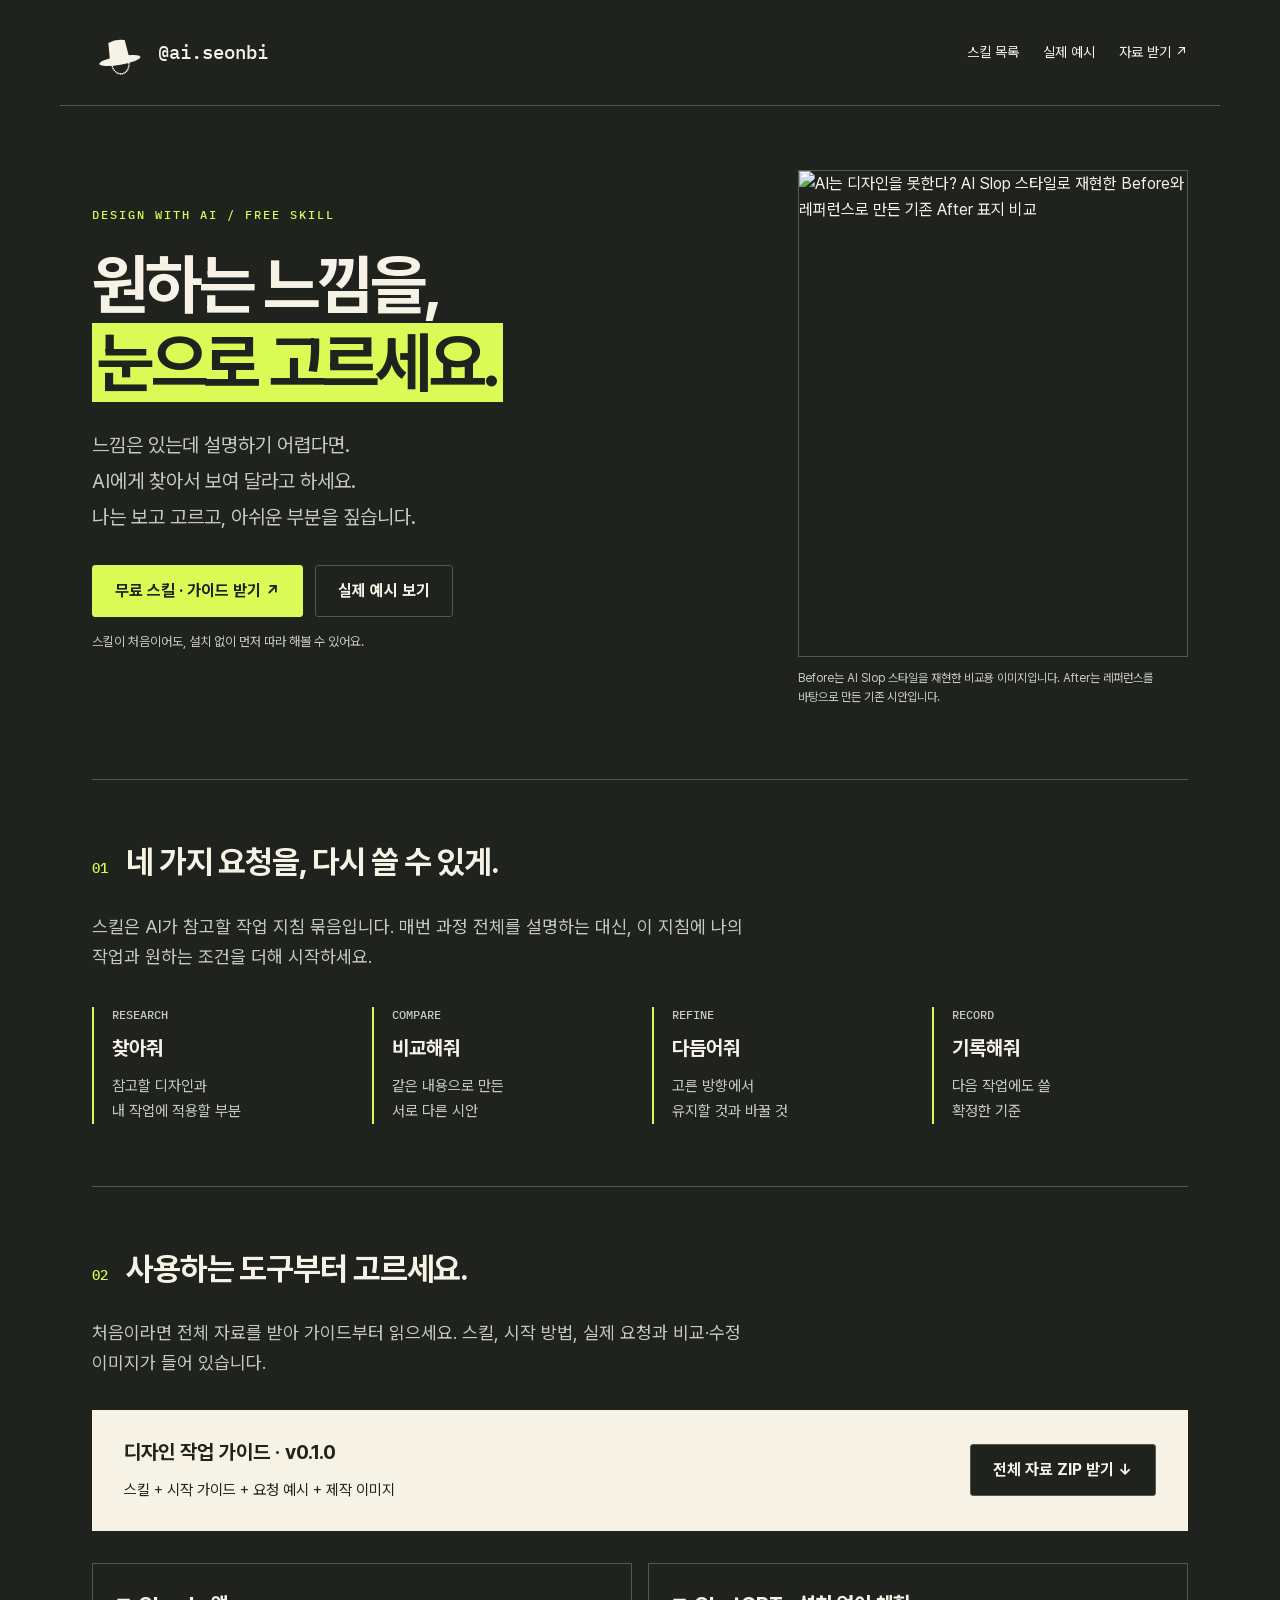
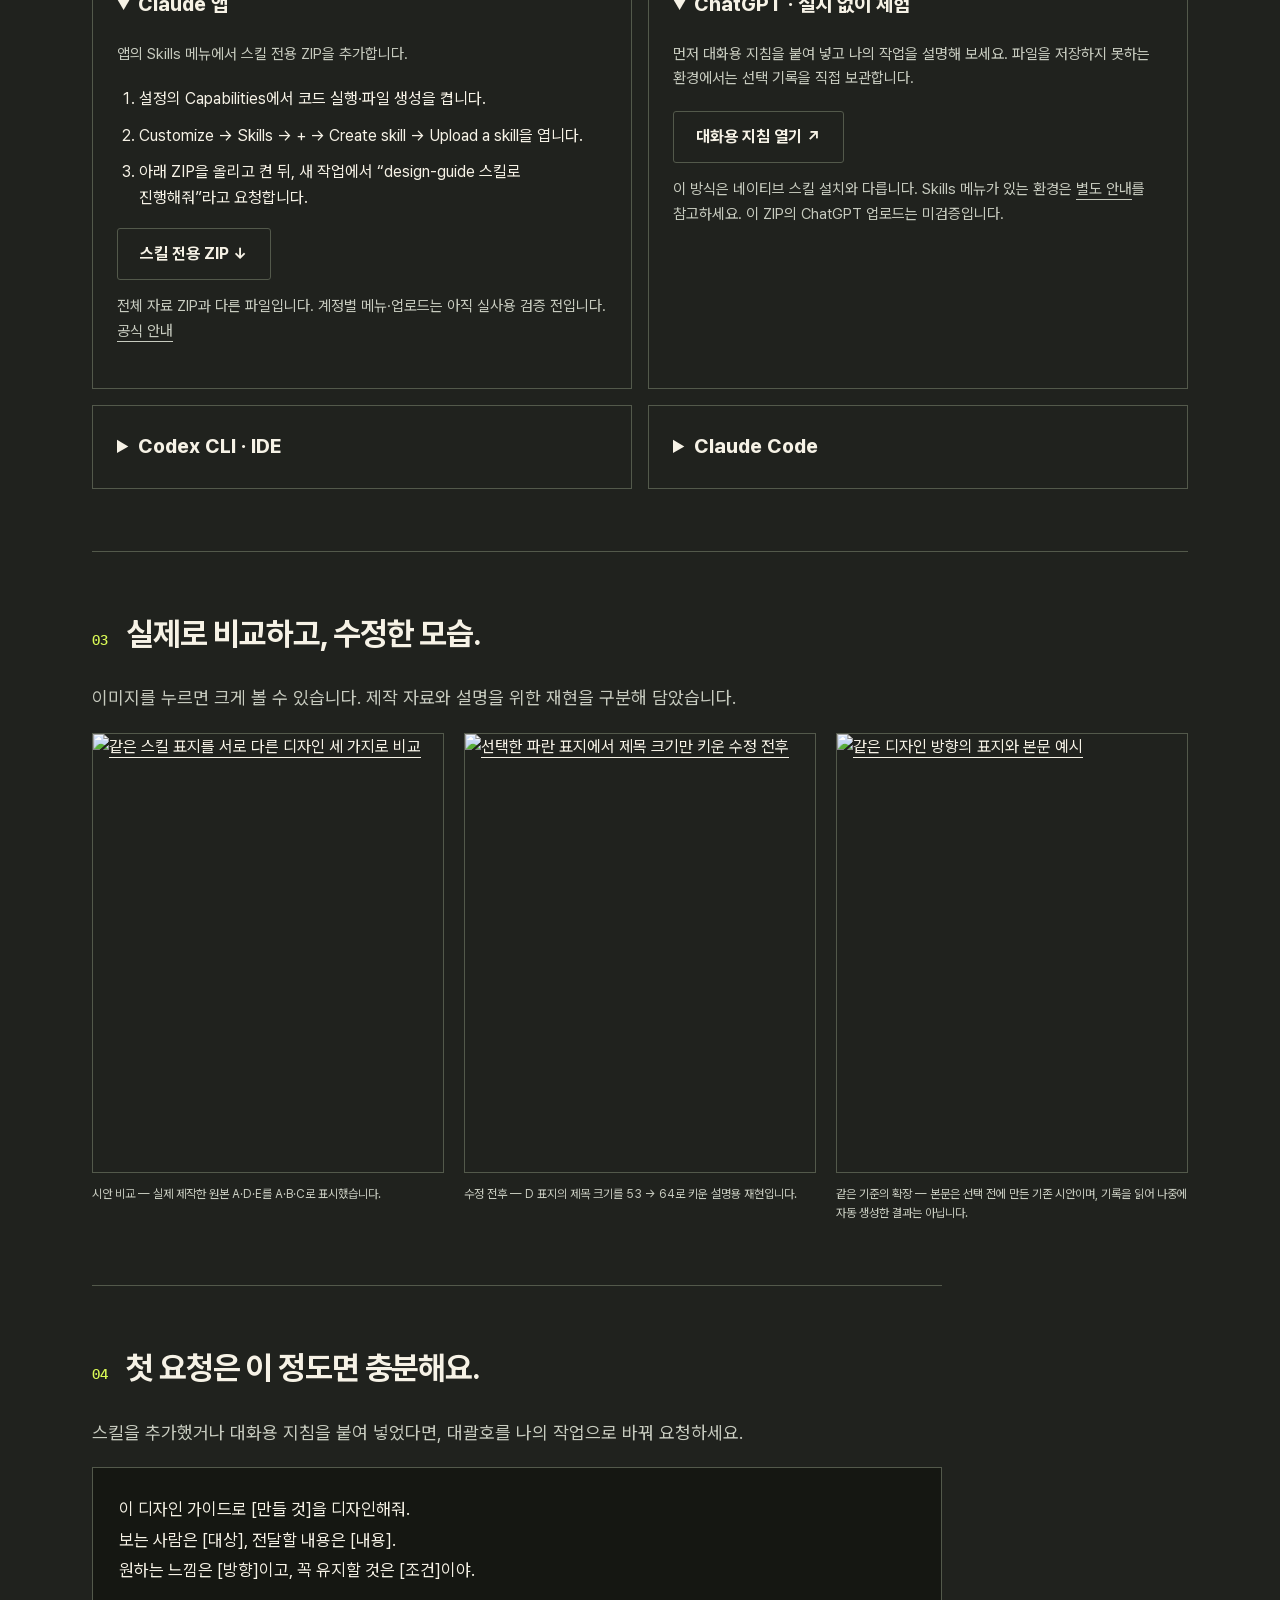
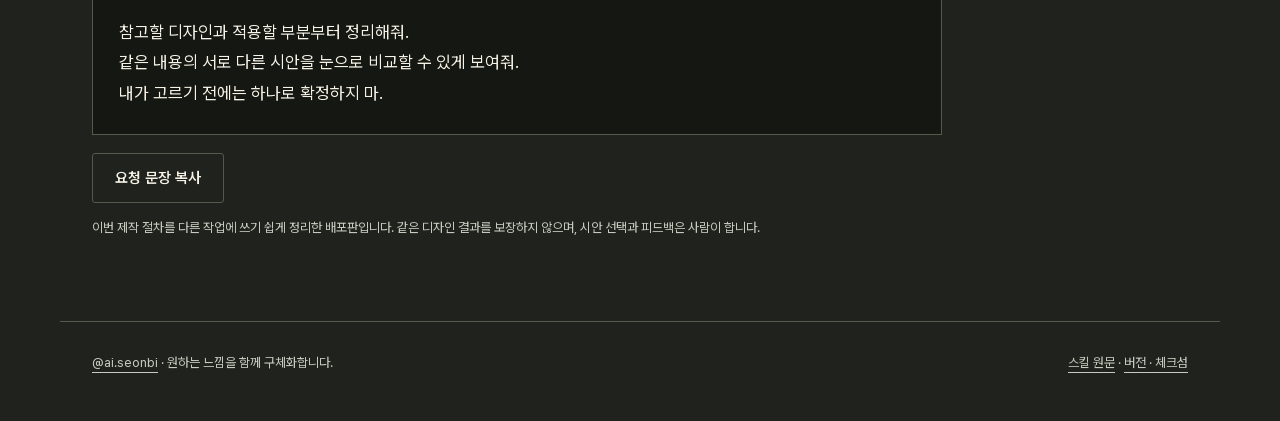
==== docs/design-guide/index.html @ a290662d "Separate skill catalog and design-guide detail page" ====
<!doctype html>
<html lang="ko">
<head>
<meta charset="utf-8">
<meta name="viewport" content="width=device-width,initial-scale=1">
<title>원하는 느낌을, 눈으로 고르세요 · AI 선비</title>
<meta name="description" content="AI에게 찾아줘, 비교해줘, 다듬어줘, 기록해줘. 디자인 작업 스킬과 시작 가이드, 실제 요청 예시를 무료로 받으세요.">
<meta property="og:title" content="AI는 디자인을 못한다? · AI 선비 디자인 스킬">
<meta property="og:description" content="원하는 느낌은 있는데 설명하기 어렵다면. 눈으로 보고 고르는 디자인 작업을 스킬로 다시 써보세요.">
<meta property="og:type" content="website">
<meta property="og:url" content="https://ai-seonbi.github.io/skills/design-guide/">
<link rel="canonical" href="https://ai-seonbi.github.io/skills/design-guide/">
<meta property="og:image" content="https://github.com/ai-seonbi/skills/releases/download/v0.1.0/01-cover.png">
<link rel="icon" href="../assets/logo.svg" type="image/svg+xml">
<style>
@font-face{font-family:Pretendard;src:url('../assets/PretendardVariable.woff2') format('woff2');font-weight:100 900;font-display:swap}
@font-face{font-family:Plex;src:url('../assets/IBMPlexMono-Medium.ttf') format('truetype');font-weight:500;font-display:swap}
:root{color-scheme:dark;--bg:#20221e;--ink:#f6f2e6;--accent:#dafa56;--muted:#c7cbbf;--line:#53594b}
*{box-sizing:border-box}html{scroll-behavior:smooth;scroll-padding-top:24px}body{margin:0;background:var(--bg);color:var(--ink);font-family:Pretendard,system-ui,sans-serif;word-break:keep-all;line-height:1.65}a{color:inherit;text-underline-offset:5px}a:hover{color:var(--accent)}a:focus-visible,button:focus-visible,summary:focus-visible{outline:3px solid var(--accent);outline-offset:5px}main,header,footer{max-width:1160px;margin:auto;padding-inline:32px}header{display:flex;align-items:center;justify-content:space-between;min-height:106px;border-bottom:1px solid var(--line);gap:20px}.brand{display:flex;align-items:center;gap:12px;font-family:Plex,monospace;font-size:19px;text-decoration:none}.brand img{width:54px;height:48px}nav{display:flex;gap:24px;font-size:14px}nav a{text-decoration:none}.hero{display:grid;grid-template-columns:1.2fr 1fr;gap:58px;align-items:center;padding:64px 0 72px}.eyebrow{font-family:Plex,monospace;font-size:12px;letter-spacing:2px;color:var(--accent);margin:0 0 22px}h1{font-size:clamp(40px,5.2vw,66px);line-height:1.17;letter-spacing:-.055em;margin:0 0 26px}mark{background:var(--accent);color:var(--bg);padding:0 .08em;box-decoration-break:clone;-webkit-box-decoration-break:clone}p{margin:0 0 20px}.lead{font-size:20px;color:var(--muted);line-height:1.8}.actions{display:flex;gap:12px;flex-wrap:wrap;margin-top:30px}.button{display:inline-flex;align-items:center;justify-content:center;min-height:50px;padding:12px 22px;text-decoration:none;border:1px solid var(--line);font-weight:700;border-radius:3px}.button.primary{background:var(--accent);color:var(--bg);border-color:var(--accent)}.button:hover{border-color:var(--ink)}.small{font-size:13px;color:var(--muted);margin-top:14px}.cover{margin:0;max-width:390px;justify-self:end}.cover img{display:block;width:100%;height:auto;border:1px solid var(--line)}figcaption{font-size:12px;color:var(--muted);margin-top:12px;line-height:1.6}.section{padding:62px 0;border-top:1px solid var(--line)}.section-title{display:flex;gap:18px;align-items:baseline;margin-bottom:28px}.number{font:500 14px Plex,monospace;color:var(--accent)}h2{font-size:32px;line-height:1.3;letter-spacing:-.035em;margin:0}h3{font-size:20px;line-height:1.4;margin:0 0 12px}.intro{max-width:690px;color:var(--muted);font-size:18px}.steps{display:grid;grid-template-columns:repeat(4,1fr);gap:24px;margin-top:36px}.step{border-left:2px solid var(--accent);padding:0 18px}.step p{font-size:15px;color:var(--muted);margin:0}.step span{font:500 12px Plex,monospace;color:var(--muted);display:block;margin-bottom:12px}.download{display:flex;align-items:center;justify-content:space-between;gap:26px;padding:28px 32px;background:var(--ink);color:var(--bg);margin:32px 0}.download p{margin:6px 0 0;font-size:15px}.download .button{background:var(--bg);color:var(--ink);flex-shrink:0}.tools{display:grid;grid-template-columns:1fr 1fr;gap:16px}.tool{border:1px solid var(--line);padding:24px;min-width:0}.tool p{font-size:15px;color:var(--muted)}summary{cursor:pointer;font-size:20px;font-weight:750;min-height:34px}details[open] summary{margin-bottom:20px}pre{white-space:pre-wrap;overflow-wrap:anywhere;word-break:break-word;background:#151712;border:1px solid var(--line);padding:18px;font:14px/1.8 Plex,Pretendard,monospace;margin:18px 0}code{overflow-wrap:anywhere}ol{padding-left:22px}li+li{margin-top:10px}.examples{display:grid;grid-template-columns:repeat(3,1fr);gap:20px}.examples figure{margin:0}.examples img{width:100%;height:auto;display:block;border:1px solid var(--line)}.examples a{display:block}.request{max-width:850px}.request pre{font-family:Pretendard,system-ui,sans-serif;font-size:17px;padding:26px}.request button{background:transparent;color:var(--ink);font:600 15px Pretendard,system-ui;cursor:pointer}.status{margin-left:14px;font-size:14px;color:var(--accent)}footer{padding-block:30px 48px;border-top:1px solid var(--line);display:flex;justify-content:space-between;gap:20px;font-size:13px;color:var(--muted)}footer p{margin:0}.skip{position:absolute;top:-100px;left:20px}.skip:focus{top:12px;background:var(--bg);padding:12px;z-index:2}
@media(max-width:760px){main,header,footer{padding-inline:22px}header{min-height:86px}.brand{font-size:16px}.brand img{width:42px;height:40px}nav{gap:16px}nav a:first-child{display:none}.hero{grid-template-columns:1fr;gap:36px;padding:44px 0}.hero h1{font-size:clamp(38px,8vw,56px)}.lead{font-size:18px}.cover{justify-self:center;max-width:360px;width:100%}.steps{grid-template-columns:1fr 1fr;gap:28px 14px}.section{padding:42px 0}h2{font-size:27px}.tools{grid-template-columns:1fr}.download{align-items:stretch;flex-direction:column;padding:24px}.examples{grid-template-columns:1fr;gap:30px;max-width:390px;margin:auto}.request pre{font-size:16px;padding:18px}footer{flex-direction:column}.actions .button{flex:1;padding-inline:15px}}
@media(prefers-reduced-motion:reduce){html{scroll-behavior:auto}}
</style>
</head>
<body>
<a class="skip" href="#main">본문으로 건너뛰기</a>
<header><a class="brand" href="https://www.instagram.com/ai.seonbi/"><img src="../assets/logo.svg" alt="구슬 갓끈을 단 선비 갓">@ai.seonbi</a><nav aria-label="주요 메뉴"><a href="../">스킬 목록</a><a href="#examples">실제 예시</a><a href="#start">자료 받기 ↗</a></nav></header>
<main id="main">
<section class="hero" aria-labelledby="hero-title">
<div><p class="eyebrow">DESIGN WITH AI / FREE SKILL</p><h1 id="hero-title">원하는 느낌을,<br><mark>눈으로 고르세요.</mark></h1><p class="lead">느낌은 있는데 설명하기 어렵다면.<br>AI에게 찾아서 보여 달라고 하세요.<br>나는 보고 고르고, 아쉬운 부분을 짚습니다.</p><div class="actions"><a class="button primary" href="#start">무료 스킬 · 가이드 받기 ↗</a><a class="button" href="#examples">실제 예시 보기</a></div><p class="small">스킬이 처음이어도, 설치 없이 먼저 따라 해볼 수 있어요.</p></div>
<figure class="cover"><img src="https://github.com/ai-seonbi/skills/releases/download/v0.1.0/01-cover.png" width="1080" height="1350" alt="AI는 디자인을 못한다? AI Slop 스타일로 재현한 Before와 레퍼런스로 만든 기존 After 표지 비교"><figcaption>Before는 AI Slop 스타일을 재현한 비교용 이미지입니다. After는 레퍼런스를 바탕으로 만든 기존 시안입니다.</figcaption></figure>
</section>
<section class="section" aria-labelledby="process-title"><div class="section-title"><span class="number">01</span><h2 id="process-title">네 가지 요청을, 다시 쓸 수 있게.</h2></div><p class="intro">스킬은 AI가 참고할 작업 지침 묶음입니다. 매번 과정 전체를 설명하는 대신, 이 지침에 나의 작업과 원하는 조건을 더해 시작하세요.</p><div class="steps"><div class="step"><span>RESEARCH</span><h3>찾아줘</h3><p>참고할 디자인과<br>내 작업에 적용할 부분</p></div><div class="step"><span>COMPARE</span><h3>비교해줘</h3><p>같은 내용으로 만든<br>서로 다른 시안</p></div><div class="step"><span>REFINE</span><h3>다듬어줘</h3><p>고른 방향에서<br>유지할 것과 바꿀 것</p></div><div class="step"><span>RECORD</span><h3>기록해줘</h3><p>다음 작업에도 쓸<br>확정한 기준</p></div></div></section>
<section class="section" id="start" aria-labelledby="start-title"><div class="section-title"><span class="number">02</span><h2 id="start-title">사용하는 도구부터 고르세요.</h2></div><p class="intro">처음이라면 전체 자료를 받아 가이드부터 읽으세요. 스킬, 시작 방법, 실제 요청과 비교·수정 이미지가 들어 있습니다.</p><div class="download"><div><h3>디자인 작업 가이드 · v0.1.0</h3><p>스킬 + 시작 가이드 + 요청 예시 + 제작 이미지</p></div><a class="button" href="https://github.com/ai-seonbi/skills/releases/download/v0.1.0/ai-design-guide.zip">전체 자료 ZIP 받기 ↓</a></div>
<div class="tools">
<details class="tool" open><summary>Claude 앱</summary><p>앱의 Skills 메뉴에서 스킬 전용 ZIP을 추가합니다.</p><ol><li>설정의 Capabilities에서 코드 실행·파일 생성을 켭니다.</li><li>Customize → Skills → + → Create skill → Upload a skill을 엽니다.</li><li>아래 ZIP을 올리고 켠 뒤, 새 작업에서 “design-guide 스킬로 진행해줘”라고 요청합니다.</li></ol><a class="button" href="https://github.com/ai-seonbi/skills/releases/download/v0.1.0/design-guide-v0.1.0.zip">스킬 전용 ZIP ↓</a><p class="small">전체 자료 ZIP과 다른 파일입니다. 계정별 메뉴·업로드는 아직 실사용 검증 전입니다. <a href="https://support.claude.com/en/articles/12512180-use-skills-in-claude">공식 안내</a></p></details>
<details class="tool" open><summary>ChatGPT · 설치 없이 체험</summary><p>먼저 대화용 지침을 붙여 넣고 나의 작업을 설명해 보세요. 파일을 저장하지 못하는 환경에서는 선택 기록을 직접 보관합니다.</p><a class="button" href="https://github.com/ai-seonbi/skills/blob/main/guides/try-in-chat.md">대화용 지침 열기 ↗</a><p class="small">이 방식은 네이티브 스킬 설치와 다릅니다. Skills 메뉴가 있는 환경은 <a href="https://github.com/ai-seonbi/skills/blob/main/guides/start-here.md#chatgpt">별도 안내</a>를 참고하세요. 이 ZIP의 ChatGPT 업로드는 미검증입니다.</p></details>
<details class="tool"><summary>Codex CLI · IDE</summary><p>작업할 프로젝트 폴더의 터미널에서 실행하세요.</p><pre>npx skills add ai-seonbi/skills --skill design-guide --agent codex --copy</pre><p>Codex에서 <code>/skills</code> 목록을 확인하고 <code>$design-guide</code>로 시작합니다.</p><p class="small">임시 프로젝트 파일 설치는 검증했습니다. 제품 내 자동 발견·호출은 미검증입니다. <a href="https://github.com/ai-seonbi/skills/blob/main/guides/start-here.md">폴더로 직접 설치하기</a></p></details>
<details class="tool"><summary>Claude Code</summary><p>작업할 프로젝트 폴더의 터미널에서 실행하세요.</p><pre>npx skills add ai-seonbi/skills --skill design-guide --agent claude-code --copy</pre><p>해당 프로젝트의 Claude Code에서 <code>/design-guide</code>로 시작합니다.</p><p class="small">임시 프로젝트 파일 설치는 검증했습니다. 제품 내 자동 발견·호출은 미검증입니다. 기존 동명 스킬은 덮어쓰기 전에 비교하세요.</p></details>
</div></section>
<section class="section" id="examples" aria-labelledby="examples-title"><div class="section-title"><span class="number">03</span><h2 id="examples-title">실제로 비교하고, 수정한 모습.</h2></div><p class="intro">이미지를 누르면 크게 볼 수 있습니다. 제작 자료와 설명을 위한 재현을 구분해 담았습니다.</p><div class="examples">
<figure><a href="https://github.com/ai-seonbi/skills/releases/download/v0.1.0/04-process.png"><img loading="lazy" src="https://github.com/ai-seonbi/skills/releases/download/v0.1.0/04-process.png" width="1080" height="1350" alt="같은 스킬 표지를 서로 다른 디자인 세 가지로 비교"></a><figcaption>시안 비교 — 실제 제작한 원본 A·D·E를 A·B·C로 표시했습니다.</figcaption></figure>
<figure><a href="https://github.com/ai-seonbi/skills/releases/download/v0.1.0/05-process.png"><img loading="lazy" src="https://github.com/ai-seonbi/skills/releases/download/v0.1.0/05-process.png" width="1080" height="1350" alt="선택한 파란 표지에서 제목 크기만 키운 수정 전후"></a><figcaption>수정 전후 — D 표지의 제목 크기를 53 → 64로 키운 설명용 재현입니다.</figcaption></figure>
<figure><a href="https://github.com/ai-seonbi/skills/releases/download/v0.1.0/06-process.png"><img loading="lazy" src="https://github.com/ai-seonbi/skills/releases/download/v0.1.0/06-process.png" width="1080" height="1350" alt="같은 디자인 방향의 표지와 본문 예시"></a><figcaption>같은 기준의 확장 — 본문은 선택 전에 만든 기존 시안이며, 기록을 읽어 나중에 자동 생성한 결과는 아닙니다.</figcaption></figure>
</div></section>
<section class="section request" aria-labelledby="request-title"><div class="section-title"><span class="number">04</span><h2 id="request-title">첫 요청은 이 정도면 충분해요.</h2></div><p class="intro">스킬을 추가했거나 대화용 지침을 붙여 넣었다면, 대괄호를 나의 작업으로 바꿔 요청하세요.</p><pre id="request-text">이 디자인 가이드로 [만들 것]을 디자인해줘.
보는 사람은 [대상], 전달할 내용은 [내용].
원하는 느낌은 [방향]이고, 꼭 유지할 것은 [조건]이야.

참고할 디자인과 적용할 부분부터 정리해줘.
같은 내용의 서로 다른 시안을 눈으로 비교할 수 있게 보여줘.
내가 고르기 전에는 하나로 확정하지 마.</pre><button class="button" id="copy" type="button">요청 문장 복사</button><span class="status" id="copy-status" role="status" aria-live="polite"></span><p class="small">이번 제작 절차를 다른 작업에 쓰기 쉽게 정리한 배포판입니다. 같은 디자인 결과를 보장하지 않으며, 시안 선택과 피드백은 사람이 합니다.</p></section>
</main>
<footer><p><a href="https://www.instagram.com/ai.seonbi/">@ai.seonbi</a> · 원하는 느낌을 함께 구체화합니다.</p><div><a href="https://github.com/ai-seonbi/skills">스킬 원문</a> · <a href="https://github.com/ai-seonbi/skills/releases/tag/v0.1.0">버전 · 체크섬</a></div></footer>
<script>
document.getElementById('copy').addEventListener('click',async()=>{const status=document.getElementById('copy-status');try{await navigator.clipboard.writeText(document.getElementById('request-text').textContent);status.textContent='복사했어요.'}catch{status.textContent='위 문장을 선택해 직접 복사해 주세요.'}});
</script>
</body>
</html>
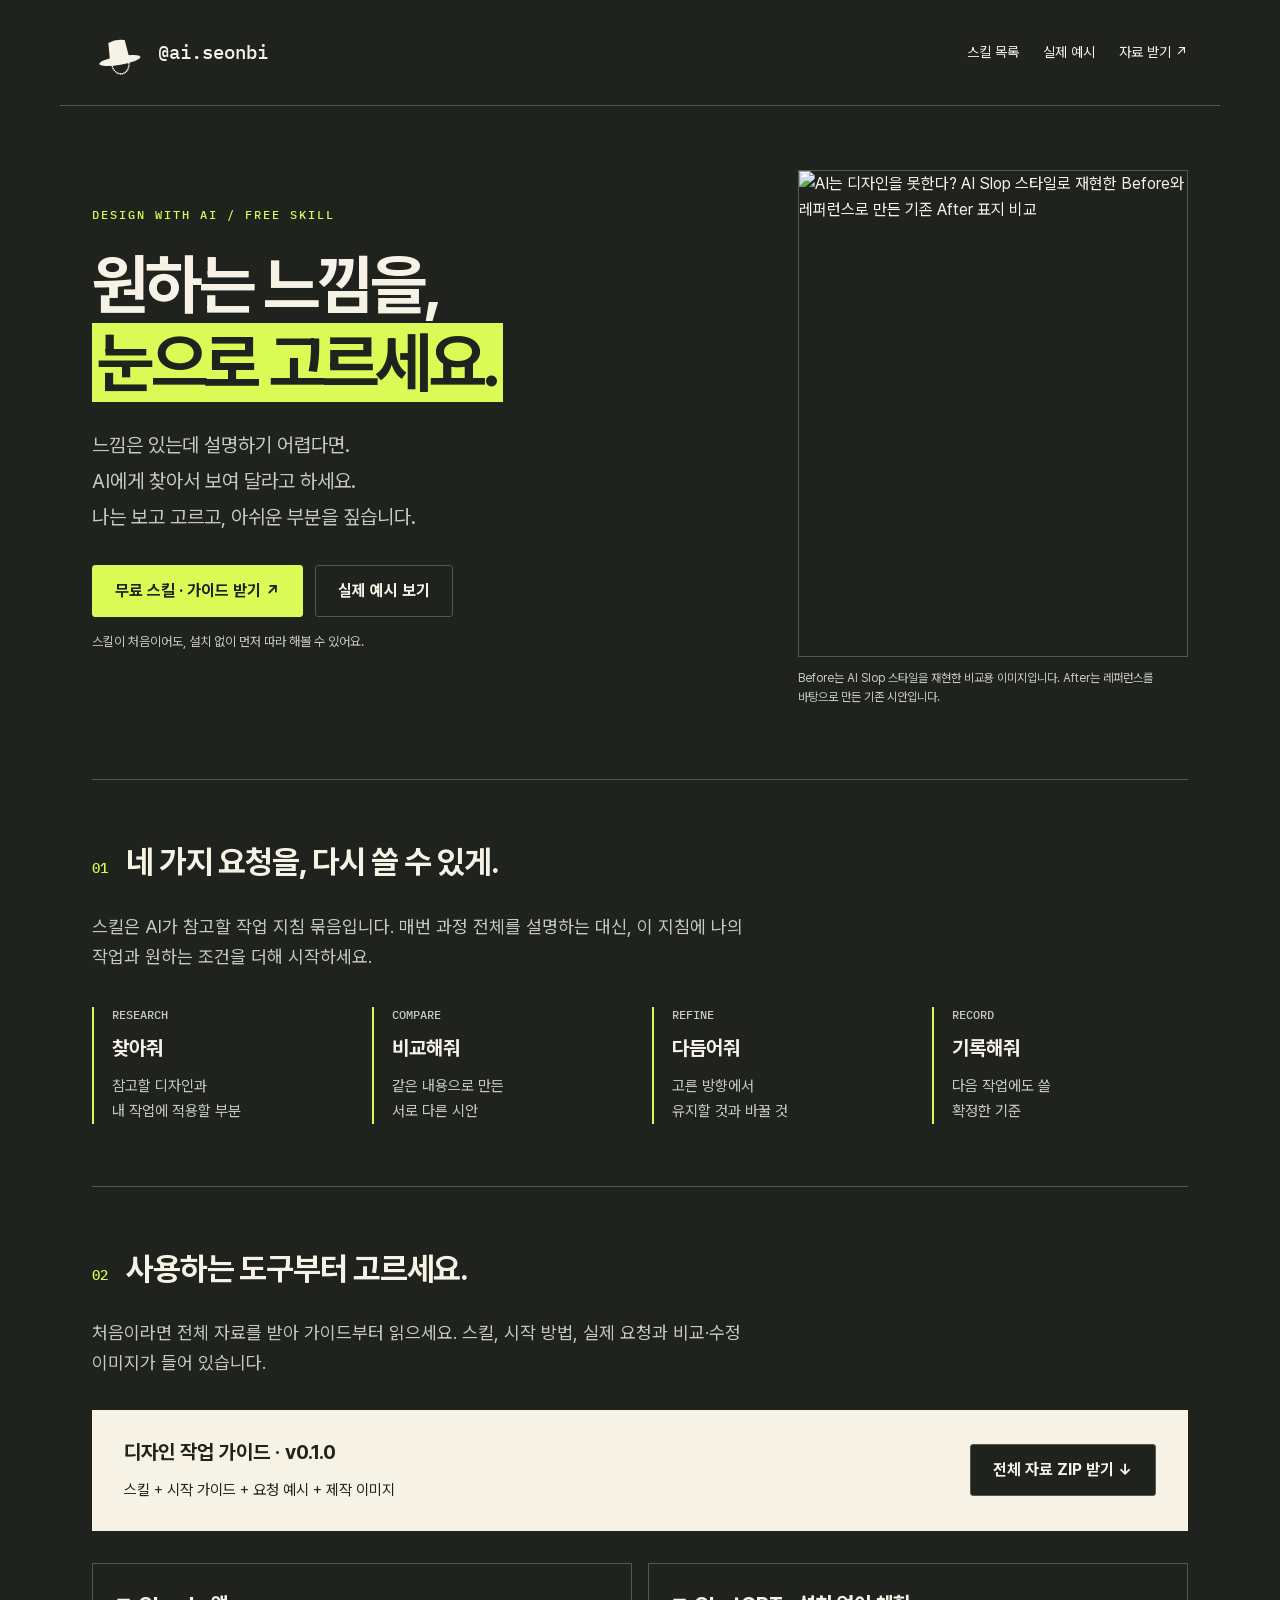
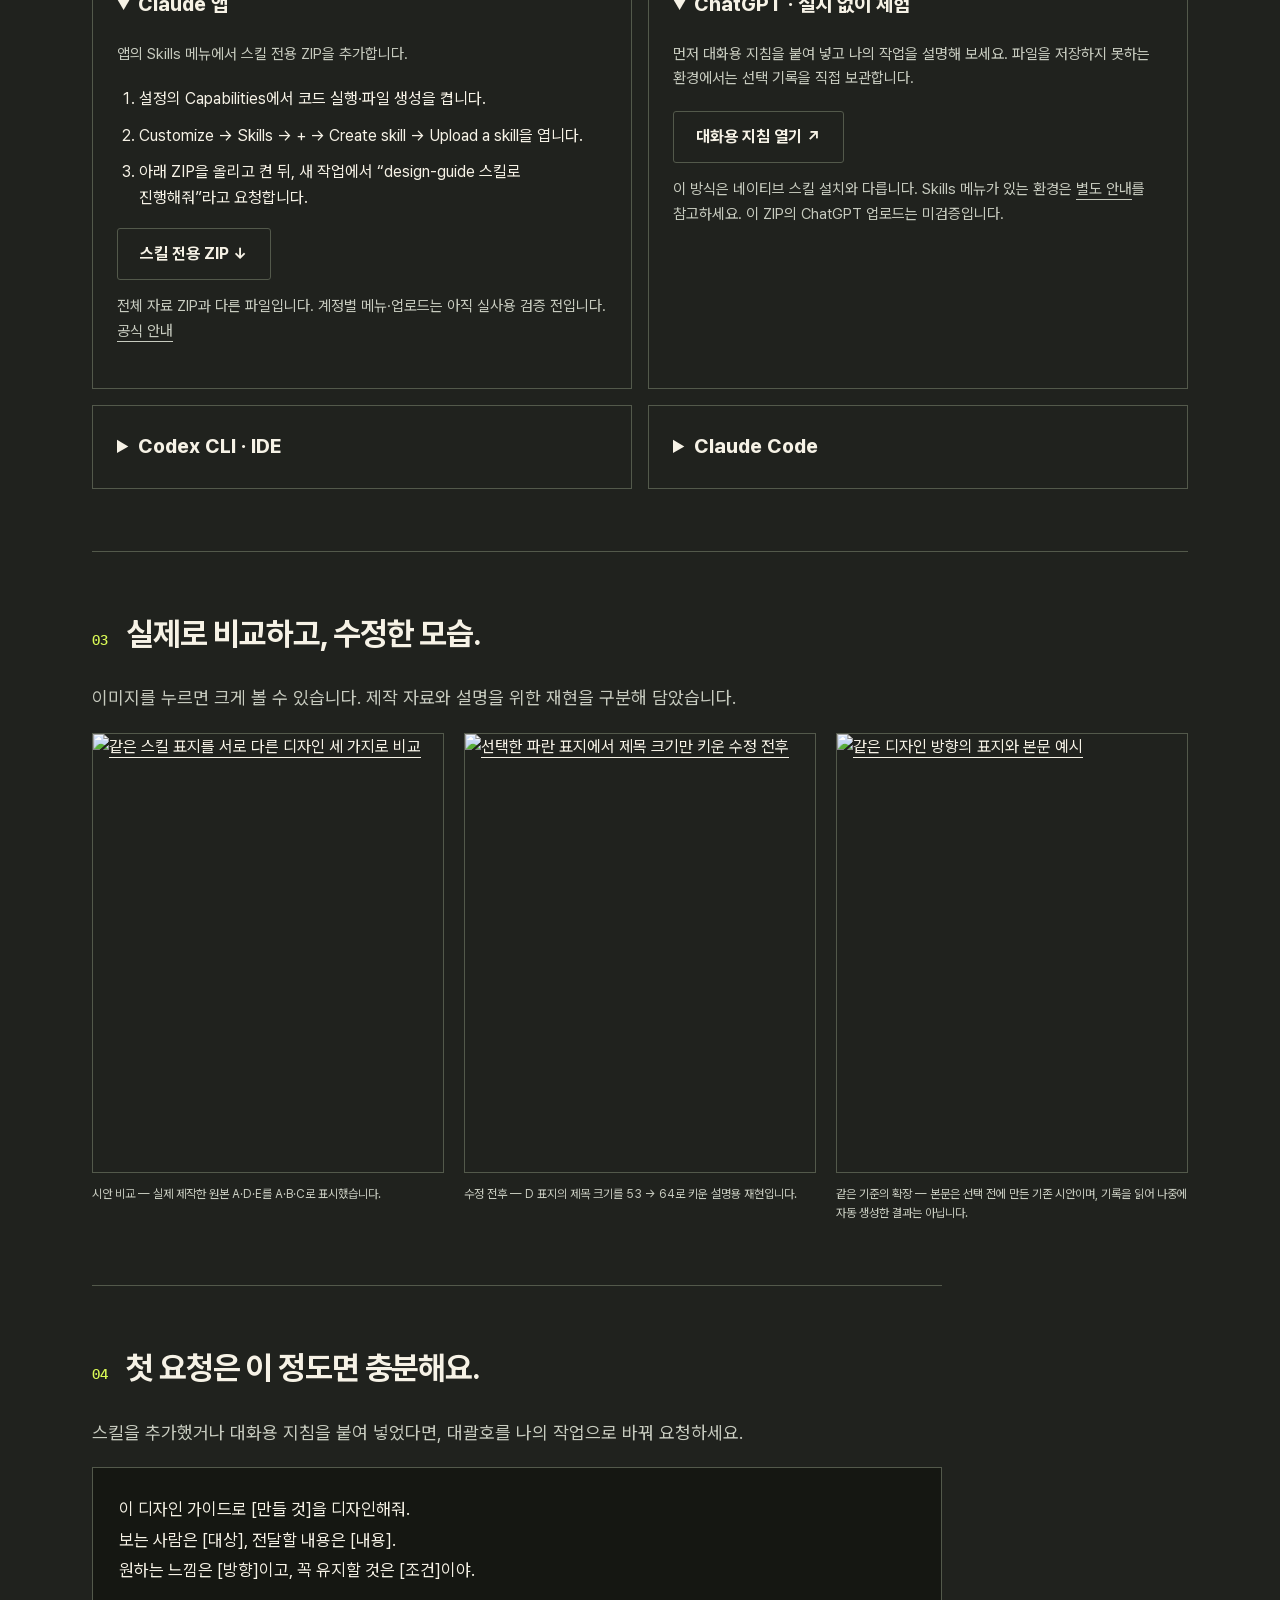
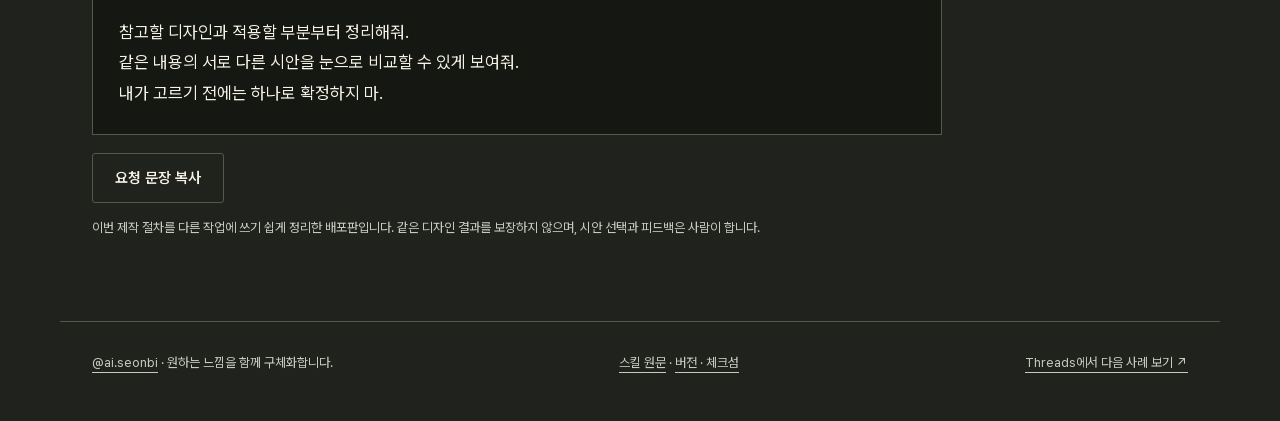
==== commit 21b002eb: "Sync public site from release source" ====
--- a/docs/design-guide/index.html
+++ b/docs/design-guide/index.html
@@ -50,7 +50,7 @@
 같은 내용의 서로 다른 시안을 눈으로 비교할 수 있게 보여줘.
 내가 고르기 전에는 하나로 확정하지 마.</pre><button class="button" id="copy" type="button">요청 문장 복사</button><span class="status" id="copy-status" role="status" aria-live="polite"></span><p class="small">이번 제작 절차를 다른 작업에 쓰기 쉽게 정리한 배포판입니다. 같은 디자인 결과를 보장하지 않으며, 시안 선택과 피드백은 사람이 합니다.</p></section>
 </main>
-<footer><p><a href="https://www.instagram.com/ai.seonbi/">@ai.seonbi</a> · 원하는 느낌을 함께 구체화합니다.</p><div><a href="https://github.com/ai-seonbi/skills">스킬 원문</a> · <a href="https://github.com/ai-seonbi/skills/releases/tag/v0.1.0">버전 · 체크섬</a></div></footer>
+<footer><p><a href="https://www.instagram.com/ai.seonbi/">@ai.seonbi</a> · 원하는 느낌을 함께 구체화합니다.</p><div><a href="https://github.com/ai-seonbi/skills">스킬 원문</a> · <a href="https://github.com/ai-seonbi/skills/releases/tag/v0.1.0">버전 · 체크섬</a></div><a href="https://www.threads.com/@ai.seonbi">Threads에서 다음 사례 보기 ↗</a></footer>
 <script>
 document.getElementById('copy').addEventListener('click',async()=>{const status=document.getElementById('copy-status');try{await navigator.clipboard.writeText(document.getElementById('request-text').textContent);status.textContent='복사했어요.'}catch{status.textContent='위 문장을 선택해 직접 복사해 주세요.'}});
 </script>
